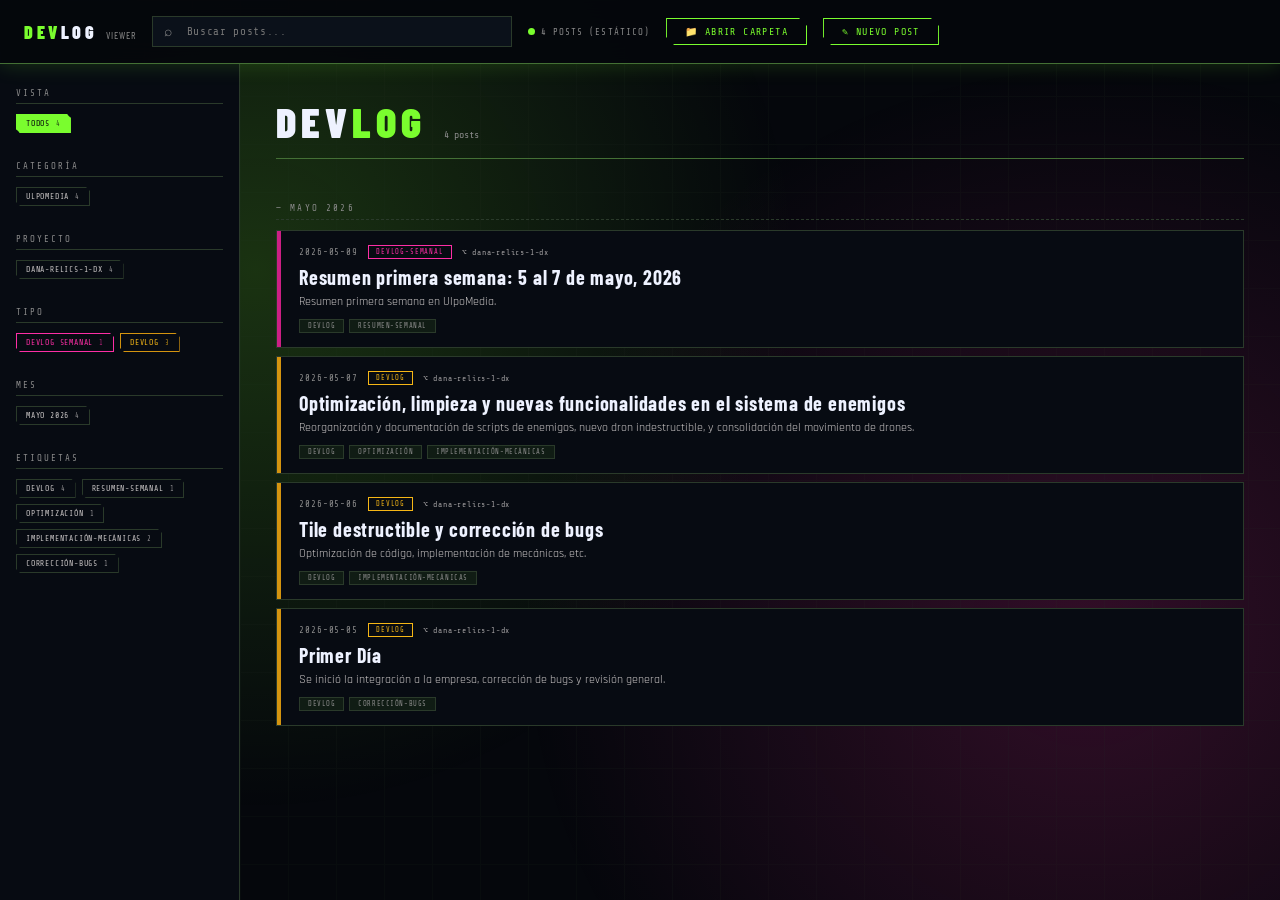
==== index.html @ 0b954849 "1.0.0" ====
<!DOCTYPE html>
<html lang="es">
<head>
  <meta charset="UTF-8">
  <meta name="viewport" content="width=device-width, initial-scale=1.0, user-scalable=yes">
  <title>DEVLOG — PRÁCTICAS</title>
  <link rel="preconnect" href="https://fonts.googleapis.com">
  <link rel="preconnect" href="https://fonts.gstatic.com" crossorigin>
  <link href="https://fonts.googleapis.com/css2?family=Barlow+Condensed:wght@400;700;900&family=Rajdhani:wght@400;500;600&family=Share+Tech+Mono&display=swap" rel="stylesheet">
  <link rel="stylesheet" href="styles.css">
</head>
<body>

<nav id="nav">
  <div class="nav-logo">
    <span class="acc">DEV</span>LOG<span class="dim">VIEWER</span>
  </div>
  <div id="search-wrap">
    <input type="text" id="search-input" placeholder="Buscar posts..." autocomplete="off">
  </div>
  <div id="nav-status">
    <span class="status-dot"></span>
    <span id="status-text"></span>
  </div>
  <button class="btn primary" id="open-btn" onclick="openFolder()">📁 Abrir carpeta</button>
  <button class="btn primary" onclick="openEditor()">✎ Nuevo post</button>
</nav>

<div id="app">
  <aside id="sidebar">
    <div id="sb-content">
      <div class="sb-section">
        <div class="sb-label">Repositorio</div>
        <div style="font-family:var(--mono);font-size:9px;color:var(--text-muted);">Cargando archivos...</div>
      </div>
    </div>
  </aside>
  <main id="main">
    <div id="empty-state" style="display:flex;">
      <div class="es-icon">📁</div>
      <div class="es-title">Cargando posts</div>
      <div class="es-sub">Leyendo index.json y archivos .md desde la carpeta actual.</div>
    </div>
    <div id="list-view" style="display:none;">
      <div class="list-header"><div class="list-title">DEV<span class="acc">LOG</span></div><div class="list-count" id="list-count"></div></div>
      <div id="active-filters"></div>
      <div id="post-list"></div>
    </div>
    <div id="post-view" style="display:none;">
      <button class="back-btn" onclick="showList()">← Volver al listado</button>
      <div id="post-header-el" class="post-header"></div>
      <div id="post-body-el" class="post-body"></div>
    </div>
    <div id="editor-view" style="display:none;">
      <div class="editor-container">
        <div class="editor-header">
          <h2>✎ Nuevo Devlog</h2>
          <button class="btn ghost" onclick="showList()">← Cancelar</button>
        </div>
        <div class="editor-grid">
          <input class="input" id="ed-title" placeholder="Título del post">
          <div class="editor-row">
            <input class="input" id="ed-project" placeholder="Proyecto (ej: ULPO Engine)">
            <input class="input" id="ed-category" placeholder="Categoría (game / ulpomedia)">
          </div>
          <div class="editor-row">
            <input class="input" id="ed-tags" placeholder="Etiquetas (separadas por coma)">
            <select class="input" id="ed-type">
              <option value="devlog">Devlog</option>
              <option value="update">Update</option>
              <option value="release">Release</option>
            </select>
          </div>
          <textarea class="editor-textarea" id="ed-body" placeholder="Escribe tu markdown aquí..."></textarea>
          <div class="editor-actions">
            <button class="btn primary" onclick="downloadMD()">⬇ Descargar .md</button>
            <button class="btn" onclick="copyIndexEntry()">📋 Copiar para index.json</button>
          </div>
          <label class="sb-label">Vista previa JSON</label>
          <textarea class="input" id="json-preview" readonly style="height:110px;"></textarea>
        </div>
      </div>
    </div>
  </main>
</div>

<script src="script.js"></script>
</body>
</html>
---- styles.css ----
﻿/* ════════════════════════════════════════════
   DESIGN SYSTEM — CYBERPUNK (GREEN/PINK)
═════════════════════════════════════════════ */
:root {
    --bg-dark:      #05070c;
    --bg-surface:   #070b12;
    --bg-elevated:  #0b111a;
    --border:       #2a3a2a;
    --border-light: #447035;
    --green:      #7afd2e;
    --green-dark: #5fc024;
    --green-glow: rgba(122,253,46,0.18);
    --green-dim:  rgba(122,253,46,0.07);
    --pink:      #fd2ea5;
    --pink-dark: #cc1f84;
    --pink-glow: rgba(253,46,165,0.18);
    --yellow:      #f6b716;
    --yellow-dark: #d4940f;
    --text-primary:   #eef2ff;
    --text-secondary: #c8c4c4;
    --text-muted:     #8a8a8a;
    --head: 'Barlow Condensed', 'Arial Narrow', sans-serif;
    --body: 'Rajdhani', 'Segoe UI', sans-serif;
    --mono: 'Share Tech Mono', 'Courier New', monospace;
    --sidebar-w: 240px;
    --nav-h:     64px;
}

* { margin: 0; padding: 0; box-sizing: border-box; }
html { font-size: 16px; scroll-behavior: smooth; }
body {
    background: var(--bg-dark);
    color: var(--text-primary);
    font-family: var(--body);
    min-height: 100vh;
    overflow-x: hidden;
    position: relative;
}
body::before {
    content: '';
    position: fixed;
    inset: 0;
    background: radial-gradient(circle at 20% 30%, var(--green-glow), transparent 45%),
    radial-gradient(circle at 85% 70%, var(--pink-glow), transparent 45%);
    pointer-events: none;
    z-index: 0;
}
body::after {
    content: '';
    position: fixed;
    inset: 0;
    background-image: linear-gradient(var(--border) 1px, transparent 1px),
    linear-gradient(90deg, var(--border) 1px, transparent 1px);
    background-size: 48px 48px;
    opacity: 0.1;
    pointer-events: none;
    z-index: 0;
}
a { color: inherit; text-decoration: none; }
button { cursor: pointer; background: none; border: none; font-family: inherit; }
img { max-width: 100%; display: block; }

::-webkit-scrollbar { width: 5px; height: 5px; }
::-webkit-scrollbar-track { background: var(--bg-dark); }
::-webkit-scrollbar-thumb { background: var(--border-light); border-radius: 2px; }
::-webkit-scrollbar-thumb:hover { background: var(--green); }

/* NAVBAR */
#nav {
    position: fixed;
    top: 0;
    left: 0;
    right: 0;
    height: var(--nav-h);
    display: flex;
    align-items: center;
    gap: 16px;
    padding: 0 24px;
    background: rgba(5,7,12,0.94);
    backdrop-filter: blur(14px);
    border-bottom: 1px solid var(--border-light);
    box-shadow: 0 0 20px var(--green-glow);
    z-index: 200;
}
.nav-logo {
    font-family: var(--head);
    font-weight: 900;
    font-size: 18px;
    letter-spacing: 0.2em;
    text-transform: uppercase;
    white-space: nowrap;
}
.nav-logo .acc { color: var(--green); }
.nav-logo .dim { color: var(--text-muted); font-weight: 400; font-size: 10px; letter-spacing: 0.1em; margin-left: 8px; }
#search-wrap {
    flex: 1;
    max-width: 360px;
    position: relative;
}
#search-wrap::before {
    content: '⌕';
    position: absolute;
    left: 12px;
    top: 50%;
    transform: translateY(-50%);
    font-size: 14px;
    color: var(--text-muted);
    pointer-events: none;
}
#search-input {
    width: 100%;
    background: var(--bg-elevated);
    border: 1px solid var(--border);
    color: var(--text-primary);
    font-family: var(--mono);
    font-size: 11px;
    letter-spacing: 0.06em;
    padding: 8px 12px 8px 34px;
    outline: none;
    transition: border 0.2s, box-shadow 0.2s;
}
#search-input:focus { border-color: var(--green); box-shadow: 0 0 10px var(--green-glow); }
#nav-status {
    font-family: var(--mono);
    font-size: 9px;
    letter-spacing: 0.12em;
    color: var(--text-muted);
    text-transform: uppercase;
    white-space: nowrap;
    display: none;
    align-items: center;
    gap: 6px;
}
#nav-status.visible { display: flex; }
.status-dot {
    width: 7px;
    height: 7px;
    background: var(--green);
    border-radius: 50%;
    animation: pulse 2s infinite;
}
@keyframes pulse { 0%,100% { opacity: 1; transform: scale(1); } 50% { opacity: 0.4; transform: scale(0.8); } }
.btn {
    font-family: var(--mono);
    font-size: 10px;
    letter-spacing: 0.14em;
    text-transform: uppercase;
    padding: 7px 18px;
    border: 1px solid var(--green);
    background: transparent;
    color: var(--green);
    transition: all 0.2s ease;
    clip-path: polygon(0 0, calc(100% - 8px) 0, 100% 8px, 100% 100%, 8px 100%, 0 calc(100% - 8px));
    white-space: nowrap;
}
.btn:hover:not(:disabled) { background: var(--green); color: var(--bg-dark); box-shadow: 0 0 12px var(--green-glow); }
.btn.primary { border-color: var(--green); color: var(--green); }
.btn.primary:hover { background: var(--green); color: #000; }
.btn:disabled { border-color: var(--pink); color: var(--pink); opacity: 0.6; cursor: not-allowed; }

/* LAYOUT */
#app {
    position: relative;
    z-index: 1;
    display: grid;
    grid-template-columns: var(--sidebar-w) 1fr;
    min-height: 100vh;
    padding-top: var(--nav-h);
}

/* SIDEBAR */
#sidebar {
    position: sticky;
    top: var(--nav-h);
    height: calc(100vh - var(--nav-h));
    overflow-y: auto;
    border-right: 1px solid var(--border);
    background: var(--bg-surface);
    padding: 24px 16px;
}
.sb-section { margin-bottom: 28px; }
.sb-label {
    font-family: var(--mono);
    font-size: 9px;
    letter-spacing: 0.22em;
    text-transform: uppercase;
    color: var(--text-muted);
    margin-bottom: 10px;
    padding-bottom: 5px;
    border-bottom: 1px solid var(--border);
    display: flex;
    justify-content: space-between;
}
.chip-group {
    display: flex;
    flex-wrap: wrap;
    gap: 6px;
}
.f-chip {
    display: inline-flex;
    align-items: center;
    gap: 6px;
    font-family: var(--mono);
    font-size: 8px;
    letter-spacing: 0.1em;
    text-transform: uppercase;
    padding: 4px 9px;
    border: 1px solid var(--border);
    color: var(--text-secondary);
    background: transparent;
    cursor: pointer;
    transition: all 0.15s;
    clip-path: polygon(0 0, calc(100% - 4px) 0, 100% 4px, 100% 100%, 4px 100%, 0 calc(100% - 4px));
}
.f-chip:hover { border-color: var(--green); color: var(--green); background: rgba(122,253,46,0.1); }
.f-chip.active { border-color: var(--green); background: var(--green); color: var(--bg-dark); box-shadow: 0 0 8px var(--green-glow); }
.f-chip .chip-n { font-size: 7px; opacity: 0.7; }
/* tipos especiales */
.f-chip.type-release { border-color: var(--pink-dark); color: var(--pink); }
.f-chip.type-release.active, .f-chip.type-release:hover { background: var(--pink); border-color: var(--pink); color: #000; }
.f-chip.type-devlog { border-color: var(--yellow-dark); color: var(--yellow); }
.f-chip.type-devlog.active, .f-chip.type-devlog:hover { background: var(--yellow); border-color: var(--yellow); color: #000; }
/* nuevo para devlog-semanal */
.f-chip.type-devlog-semanal { border-color: var(--pink); color: var(--pink); }
.f-chip.type-devlog-semanal.active, .f-chip.type-devlog-semanal:hover { background: var(--pink); border-color: var(--pink); color: #000; }

/* MAIN CONTENT */
#main { padding: 32px 36px 60px; }
#empty-state {
    display: flex;
    flex-direction: column;
    align-items: center;
    justify-content: center;
    min-height: 65vh;
    text-align: center;
    gap: 20px;
}
.es-icon { font-size: 64px; opacity: 0.5; filter: drop-shadow(0 0 4px var(--green)); }
.es-title {
    font-family: var(--head);
    font-weight: 900;
    font-size: 34px;
    letter-spacing: 0.12em;
    text-transform: uppercase;
    color: var(--text-secondary);
}
.es-sub {
    font-family: var(--mono);
    font-size: 11px;
    color: var(--text-muted);
    letter-spacing: 0.08em;
    max-width: 420px;
    line-height: 1.8;
}
.list-header {
    display: flex;
    align-items: baseline;
    gap: 18px;
    margin-bottom: 24px;
    border-bottom: 1px solid var(--border-light);
    padding-bottom: 12px;
}
.list-title {
    font-family: var(--head);
    font-weight: 900;
    font-size: 42px;
    letter-spacing: 0.12em;
    text-transform: uppercase;
}
.list-title .acc { color: var(--green); }
.list-count { font-family: var(--mono); font-size: 10px; color: var(--text-muted); }
.active-filter-bar {
    display: flex;
    flex-wrap: wrap;
    align-items: center;
    gap: 12px;
    margin-bottom: 24px;
}
.af-badge {
    font-family: var(--mono);
    font-size: 9px;
    letter-spacing: 0.08em;
    padding: 4px 12px;
    border: 1px solid var(--green);
    color: var(--green);
    display: inline-flex;
    align-items: center;
    gap: 10px;
    background: rgba(122,253,46,0.05);
}
.af-badge .af-x { cursor: pointer; font-weight: bold; transition: 0.1s; }
.af-badge .af-x:hover { color: var(--pink); text-shadow: 0 0 3px var(--pink); }
.month-label {
    font-family: var(--mono);
    font-size: 9px;
    letter-spacing: 0.24em;
    text-transform: uppercase;
    color: var(--text-muted);
    padding: 20px 0 6px;
    border-bottom: 1px dashed var(--border);
    margin: 16px 0 10px;
}
.post-card {
    display: flex;
    background: var(--bg-surface);
    border: 1px solid var(--border);
    cursor: pointer;
    transition: transform 0.2s, border-color 0.2s, box-shadow 0.2s;
    margin-bottom: 8px;
    position: relative;
    overflow: hidden;
}
.post-card::after {
    content: '';
    position: absolute;
    inset: 0;
    background: var(--green-dim);
    opacity: 0;
    transition: opacity 0.2s;
    pointer-events: none;
}
.post-card:hover {
    border-color: var(--green);
    transform: translateX(5px);
    box-shadow: -5px 0 0 var(--green);
}
.post-card.t-release:hover { border-color: var(--pink); box-shadow: -5px 0 0 var(--pink); }
.post-card.t-devlog:hover  { border-color: var(--yellow); box-shadow: -5px 0 0 var(--yellow); }
.post-card.t-devlog-semanal:hover { border-color: var(--pink); box-shadow: -5px 0 0 var(--pink); }

.card-bar {
    width: 4px;
    flex-shrink: 0;
    background: var(--border-light);
    transition: background 0.2s;
}
.post-card:hover .card-bar { background: var(--green); }
.post-card.t-release .card-bar { background: var(--pink-dark); }
.post-card.t-release:hover .card-bar { background: var(--pink); }
.post-card.t-devlog .card-bar { background: var(--yellow-dark); }
.post-card.t-devlog:hover .card-bar { background: var(--yellow); }
.post-card.t-devlog-semanal .card-bar { background: var(--pink-dark); }
.post-card.t-devlog-semanal:hover .card-bar { background: var(--pink); }

.card-inner { padding: 14px 18px; flex: 1; }
.card-meta { display: flex; align-items: center; gap: 10px; flex-wrap: wrap; margin-bottom: 6px; }
.card-date { font-family: var(--mono); font-size: 9px; color: var(--text-muted); letter-spacing: 0.1em; }
.type-badge {
    font-family: var(--mono);
    font-size: 7px;
    letter-spacing: 0.12em;
    text-transform: uppercase;
    padding: 2px 7px;
    border: 1px solid currentColor;
}
.type-badge.update  { color: var(--green); }
.type-badge.release { color: var(--pink); }
.type-badge.devlog  { color: var(--yellow); }
.type-badge.devlog-semanal { color: var(--pink); }
.card-project { font-family: var(--mono); font-size: 8px; letter-spacing: 0.1em; color: var(--text-secondary); opacity: 0.8; }
.card-title { font-family: var(--head); font-weight: 700; font-size: 20px; letter-spacing: 0.04em; margin-bottom: 4px; }
.card-excerpt { font-size: 12px; color: var(--text-secondary); line-height: 1.5; }
.card-tags { display: flex; flex-wrap: wrap; gap: 5px; margin-top: 8px; }
.ptag {
    font-family: var(--mono);
    font-size: 7px;
    letter-spacing: 0.08em;
    text-transform: uppercase;
    padding: 2px 8px;
    background: var(--green-dim);
    border: 1px solid var(--border);
    color: var(--text-muted);
}
.back-btn {
    display: inline-flex;
    align-items: center;
    gap: 8px;
    font-family: var(--mono);
    font-size: 9px;
    letter-spacing: 0.14em;
    text-transform: uppercase;
    color: var(--text-secondary);
    border: 1px solid var(--border);
    padding: 6px 14px;
    margin-bottom: 32px;
    transition: all 0.2s;
}
.back-btn:hover { border-color: var(--green); color: var(--green); }
.post-header { border-left: 3px solid var(--green); padding-left: 22px; margin-bottom: 38px; }
.post-header.t-release { border-left-color: var(--pink); }
.post-header.t-devlog  { border-left-color: var(--yellow); }
.post-header.t-devlog-semanal { border-left-color: var(--pink); }
.post-meta { display: flex; align-items: center; gap: 12px; flex-wrap: wrap; margin-bottom: 12px; }
.post-h-title { font-family: var(--head); font-weight: 900; font-size: clamp(28px, 5vw, 52px); letter-spacing: 0.06em; text-transform: uppercase; line-height: 1.1; margin-bottom: 12px; }
.post-body { font-family: var(--body); font-size: 15.5px; line-height: 1.75; color: var(--text-secondary); max-width: 820px; }
.post-body h1 { font-size: 30px; color: var(--green); border-bottom: 1px solid var(--border-light); padding-bottom: 6px; margin-top: 40px; margin-bottom: 20px; text-align: left; }
.post-body h2, .post-body h3, .post-body h4 { font-family: var(--head); font-weight: 700; text-transform: uppercase; letter-spacing: 0.08em; color: var(--text-primary); text-align: left; }
.post-body p, .post-body li, .post-body blockquote { text-align: justify; }
.post-body strong { color: var(--text-primary); }
.post-body a { color: var(--green); border-bottom: 1px solid var(--green-dark); }
.post-body a:hover { color: var(--pink); border-bottom-color: var(--pink); }
.post-body code { font-family: var(--mono); font-size: 12px; background: var(--bg-elevated); border: 1px solid var(--border); padding: 2px 6px; color: var(--green); }
.post-body pre { background: var(--bg-elevated); border-left: 3px solid var(--green); padding: 16px 20px; overflow-x: auto; margin: 24px 0; }
.post-body pre code { background: none; border: none; padding: 0; }
.post-body blockquote { border-left: 3px solid var(--pink); background: rgba(253,46,165,0.05); padding: 12px 20px; margin: 24px 0; font-style: italic; }
.post-body ul, .post-body ol { padding-left: 24px; margin-bottom: 18px; }
.post-body li::marker { color: var(--green); }
.post-body hr { border: none; border-top: 1px solid var(--border-light); margin: 36px 0; }
.post-body img, .post-body video { margin: 20px 0; max-width: 100%; display: block; }
.post-body table { width: 100%; border-collapse: collapse; margin: 24px 0; }
.post-body th, .post-body td { border: 1px solid var(--border); padding: 8px 12px; }
.post-body th { background: var(--bg-elevated); font-family: var(--mono); font-size: 9px; letter-spacing: 0.12em; color: var(--green); }

/* EDITOR */
.editor-container { max-width: 860px; margin: 0 auto; padding: 20px; background: var(--bg-surface); border: 1px solid var(--border); box-shadow: 0 0 20px var(--green-glow); }
.editor-header { display: flex; justify-content: space-between; align-items: center; margin-bottom: 28px; border-bottom: 1px solid var(--border-light); padding-bottom: 12px; }
.editor-header h2 { font-family: var(--head); font-size: 28px; letter-spacing: 0.1em; color: var(--green); text-transform: uppercase; }
.editor-grid { display: flex; flex-direction: column; gap: 18px; }
.editor-row { display: grid; grid-template-columns: 1fr 1fr; gap: 16px; }
.input {
    width: 100%;
    padding: 10px 12px;
    background: var(--bg-elevated);
    border: 1px solid var(--border);
    color: var(--text-primary);
    font-family: var(--mono);
    font-size: 11px;
    letter-spacing: 0.06em;
    outline: none;
}
.input:focus { border-color: var(--green); box-shadow: 0 0 6px var(--green-glow); }
.editor-textarea {
    width: 100%;
    min-height: 340px;
    background: var(--bg-elevated);
    border: 1px solid var(--border);
    color: var(--text-primary);
    font-family: var(--mono);
    font-size: 12px;
    padding: 14px;
    resize: vertical;
}
.editor-actions { display: flex; justify-content: flex-end; margin-top: 20px; }
.loading-msg { font-family: var(--mono); font-size: 10px; color: var(--text-muted); display: flex; align-items: center; gap: 10px; }
.spinner { width: 14px; height: 14px; border: 2px solid var(--border-light); border-top-color: var(--green); border-radius: 50%; animation: spin 0.7s linear infinite; }
@keyframes spin { to { transform: rotate(360deg); } }
.no-results { text-align: center; padding: 40px; font-family: var(--mono); color: var(--text-muted); }
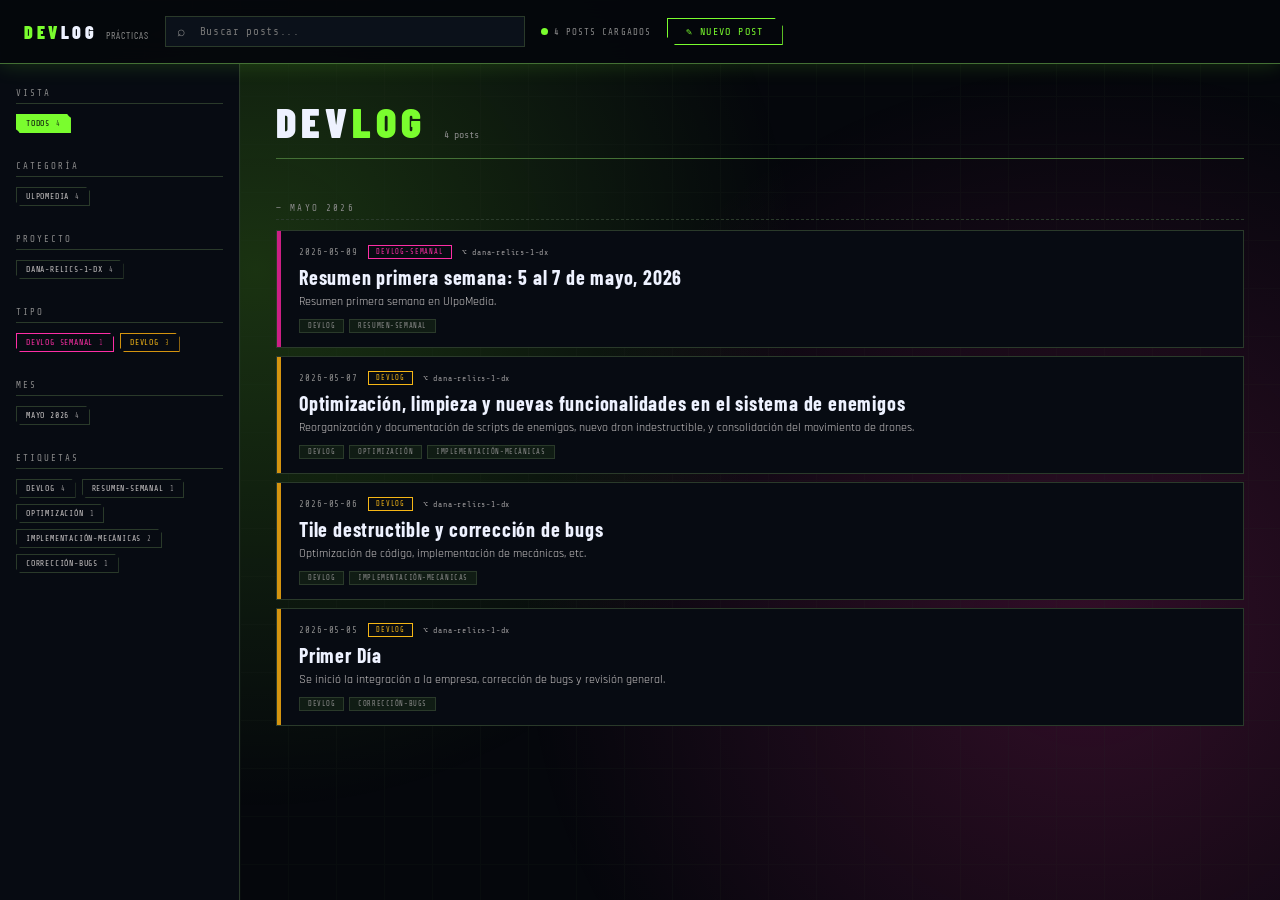
==== commit 7925947e: "1.0.1" ====
--- a/index.html
+++ b/index.html
@@ -13,7 +13,7 @@
 
 <nav id="nav">
   <div class="nav-logo">
-    <span class="acc">DEV</span>LOG<span class="dim">VIEWER</span>
+    <span class="acc">DEV</span>LOG<span class="dim">PRÁCTICAS</span>
   </div>
   <div id="search-wrap">
     <input type="text" id="search-input" placeholder="Buscar posts..." autocomplete="off">
@@ -22,7 +22,6 @@
     <span class="status-dot"></span>
     <span id="status-text"></span>
   </div>
-  <button class="btn primary" id="open-btn" onclick="openFolder()">📁 Abrir carpeta</button>
   <button class="btn primary" onclick="openEditor()">✎ Nuevo post</button>
 </nav>
 
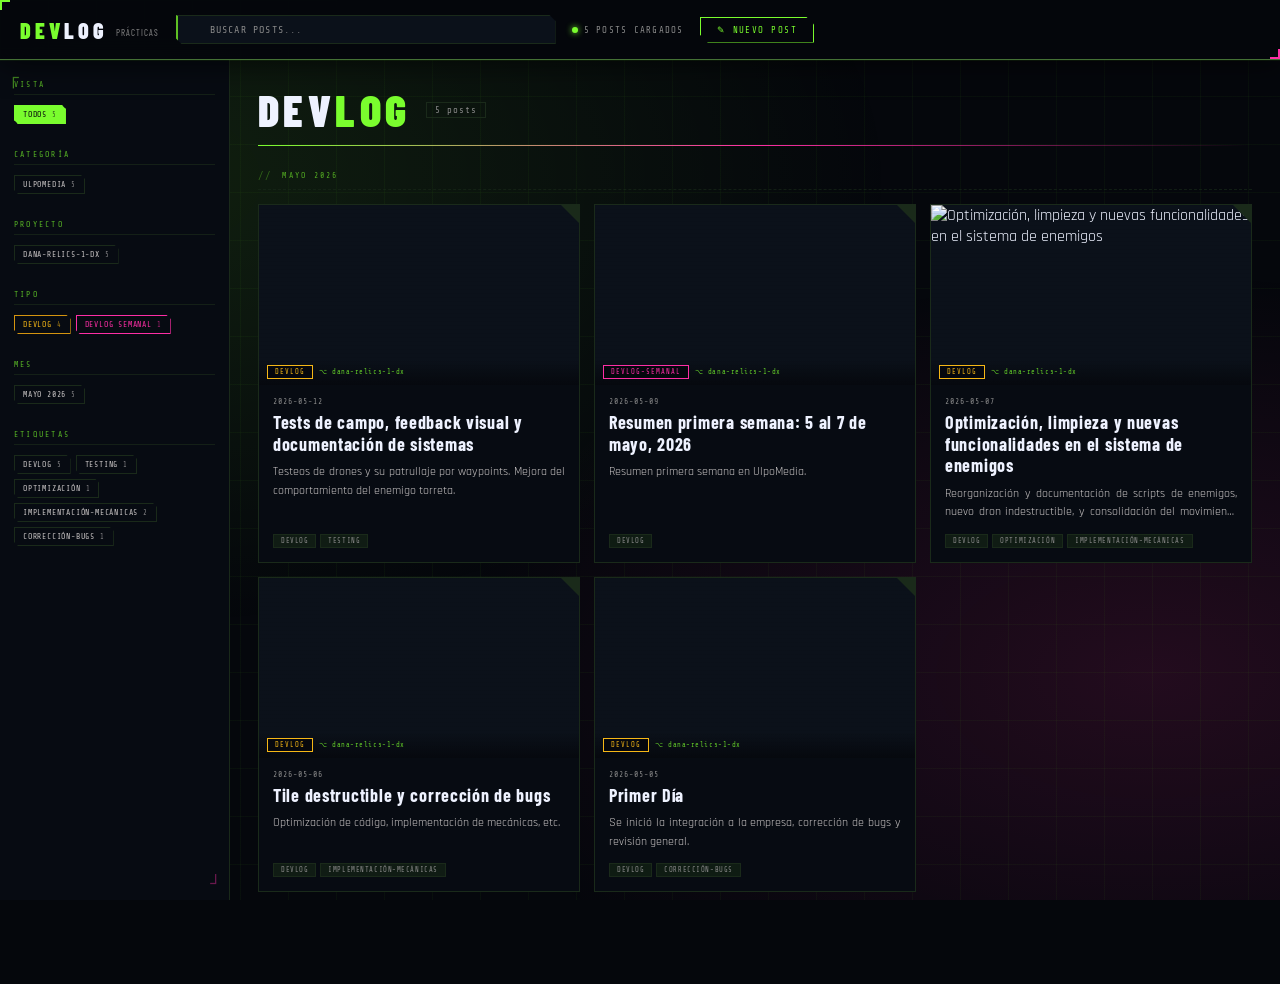
==== commit 0bb87c9c: "1.0.5" ====
--- a/index.html
+++ b/index.html
@@ -12,11 +12,14 @@
 <body>
 
 <nav id="nav">
+  <div class="nav-corner tl"></div>
+  <div class="nav-corner br"></div>
   <div class="nav-logo">
     <span class="acc">DEV</span>LOG<span class="dim">PRÁCTICAS</span>
   </div>
   <div id="search-wrap">
-    <input type="text" id="search-input" placeholder="Buscar posts..." autocomplete="off">
+    <span class="search-icon">⌕</span>
+    <input type="text" id="search-input" placeholder="BUSCAR POSTS..." autocomplete="off">
   </div>
   <div id="nav-status">
     <span class="status-dot"></span>
@@ -27,6 +30,8 @@
 
 <div id="app">
   <aside id="sidebar">
+    <div class="sb-bracket tl">┌</div>
+    <div class="sb-bracket br">┘</div>
     <div id="sb-content">
       <div class="sb-section">
         <div class="sb-label">Repositorio</div>
@@ -38,10 +43,14 @@
     <div id="empty-state" style="display:flex;">
       <div class="es-icon">📁</div>
       <div class="es-title">Cargando posts</div>
-      <div class="es-sub">Leyendo index.json y archivos .md desde la carpeta actual.</div>
+      <div class="es-sub">Leyendo <code>index.json</code> y archivos <code>.md</code> desde la carpeta actual.</div>
     </div>
     <div id="list-view" style="display:none;">
-      <div class="list-header"><div class="list-title">DEV<span class="acc">LOG</span></div><div class="list-count" id="list-count"></div></div>
+      <div class="list-header">
+        <div class="list-title">DEV<span class="acc">LOG</span></div>
+        <div class="list-count" id="list-count"></div>
+        <div class="list-header-line"></div>
+      </div>
       <div id="active-filters"></div>
       <div id="post-list"></div>
     </div>
@@ -70,6 +79,7 @@
               <option value="release">Release</option>
             </select>
           </div>
+          <input class="input" id="ed-thumbnail" placeholder="URL Thumbnail 16:9 (imgur, png/gif/mp4)">
           <textarea class="editor-textarea" id="ed-body" placeholder="Escribe tu markdown aquí..."></textarea>
           <div class="editor-actions">
             <button class="btn primary" onclick="downloadMD()">⬇ Descargar .md</button>
--- a/styles.css
+++ b/styles.css
@@ -1,33 +1,46 @@
 ﻿/* ════════════════════════════════════════════
    DESIGN SYSTEM — CYBERPUNK (GREEN/PINK)
+   VARIABLES GLOBALES
 ═════════════════════════════════════════════ */
 :root {
     --bg-dark:      #05070c;
     --bg-surface:   #070b12;
     --bg-elevated:  #0b111a;
-    --border:       #2a3a2a;
+
+    --border:       #1a2a1a;
     --border-light: #447035;
+
     --green:      #7afd2e;
     --green-dark: #5fc024;
     --green-glow: rgba(122,253,46,0.18);
     --green-dim:  rgba(122,253,46,0.07);
+
     --pink:      #fd2ea5;
     --pink-dark: #cc1f84;
     --pink-glow: rgba(253,46,165,0.18);
+
     --yellow:      #f6b716;
     --yellow-dark: #d4940f;
+
     --text-primary:   #eef2ff;
     --text-secondary: #c8c4c4;
     --text-muted:     #8a8a8a;
+
     --head: 'Barlow Condensed', 'Arial Narrow', sans-serif;
     --body: 'Rajdhani', 'Segoe UI', sans-serif;
     --mono: 'Share Tech Mono', 'Courier New', monospace;
-    --sidebar-w: 240px;
-    --nav-h:     64px;
-}
-
-* { margin: 0; padding: 0; box-sizing: border-box; }
-html { font-size: 16px; scroll-behavior: smooth; }
+
+    --sidebar-w: 230px;
+    --nav-h:     60px;
+}
+
+/* ════════════════════════════════════════════
+   RESET Y ESTILOS BASE
+═════════════════════════════════════════════ */
+* { margin:0; padding:0; box-sizing:border-box; }
+
+html { font-size:16px; scroll-behavior:smooth; }
+
 body {
     background: var(--bg-dark);
     color: var(--text-primary);
@@ -36,94 +49,142 @@
     overflow-x: hidden;
     position: relative;
 }
+
+/* Ambient glow */
 body::before {
     content: '';
     position: fixed;
     inset: 0;
-    background: radial-gradient(circle at 20% 30%, var(--green-glow), transparent 45%),
-    radial-gradient(circle at 85% 70%, var(--pink-glow), transparent 45%);
+    background:
+            radial-gradient(ellipse 60% 50% at 10% 20%, rgba(122,253,46,0.10), transparent),
+            radial-gradient(ellipse 55% 45% at 90% 75%, rgba(253,46,165,0.12), transparent);
     pointer-events: none;
     z-index: 0;
 }
+
+/* Grid texture */
 body::after {
     content: '';
     position: fixed;
     inset: 0;
-    background-image: linear-gradient(var(--border) 1px, transparent 1px),
-    linear-gradient(90deg, var(--border) 1px, transparent 1px);
+    background-image:
+            linear-gradient(rgba(122,253,46,0.04) 1px, transparent 1px),
+            linear-gradient(90deg, rgba(122,253,46,0.04) 1px, transparent 1px);
     background-size: 48px 48px;
-    opacity: 0.1;
     pointer-events: none;
     z-index: 0;
 }
-a { color: inherit; text-decoration: none; }
-button { cursor: pointer; background: none; border: none; font-family: inherit; }
-img { max-width: 100%; display: block; }
-
-::-webkit-scrollbar { width: 5px; height: 5px; }
-::-webkit-scrollbar-track { background: var(--bg-dark); }
-::-webkit-scrollbar-thumb { background: var(--border-light); border-radius: 2px; }
-::-webkit-scrollbar-thumb:hover { background: var(--green); }
-
-/* NAVBAR */
+
+a { color:inherit; text-decoration:none; }
+
+button { cursor:pointer; background:none; border:none; font-family:inherit; }
+
+img { max-width:100%; display:block; }
+
+/* Scrollbar */
+::-webkit-scrollbar { width:4px; height:4px; }
+::-webkit-scrollbar-track { background:var(--bg-dark); }
+::-webkit-scrollbar-thumb { background:var(--border-light); border-radius:2px; }
+::-webkit-scrollbar-thumb:hover { background:var(--green); }
+
+/* ════════════════════════════════════════════
+   NAVBAR
+═════════════════════════════════════════════ */
 #nav {
     position: fixed;
-    top: 0;
-    left: 0;
-    right: 0;
+    top: 0; left: 0; right: 0;
     height: var(--nav-h);
     display: flex;
     align-items: center;
     gap: 16px;
-    padding: 0 24px;
-    background: rgba(5,7,12,0.94);
-    backdrop-filter: blur(14px);
+    padding: 0 20px;
+    background: rgba(5,7,12,0.96);
+    backdrop-filter: blur(18px);
     border-bottom: 1px solid var(--border-light);
-    box-shadow: 0 0 20px var(--green-glow);
+    box-shadow: 0 1px 0 rgba(122,253,46,0.06), 0 4px 30px rgba(0,0,0,0.6);
     z-index: 200;
 }
+
+/* Brutalist corner accents on nav */
+.nav-corner {
+    position: absolute;
+    width: 10px;
+    height: 10px;
+    pointer-events: none;
+}
+.nav-corner.tl {
+    top: 0; left: 0;
+    border-top: 2px solid var(--green);
+    border-left: 2px solid var(--green);
+}
+.nav-corner.br {
+    bottom: 0; right: 0;
+    border-bottom: 2px solid var(--pink);
+    border-right: 2px solid var(--pink);
+}
+
 .nav-logo {
     font-family: var(--head);
     font-weight: 900;
-    font-size: 18px;
-    letter-spacing: 0.2em;
+    font-size: 22px;
+    letter-spacing: 0.18em;
     text-transform: uppercase;
     white-space: nowrap;
-}
-.nav-logo .acc { color: var(--green); }
-.nav-logo .dim { color: var(--text-muted); font-weight: 400; font-size: 10px; letter-spacing: 0.1em; margin-left: 8px; }
+    position: relative;
+}
+.nav-logo .acc { color:var(--green); }
+.nav-logo .dim {
+    color: var(--text-muted);
+    font-weight: 400;
+    font-size: 9px;
+    letter-spacing: 0.12em;
+    margin-left: 8px;
+    vertical-align: middle;
+}
+
+/* Search */
 #search-wrap {
     flex: 1;
-    max-width: 360px;
-    position: relative;
-}
-#search-wrap::before {
-    content: '⌕';
+    max-width: 380px;
+    position: relative;
+}
+
+.search-icon {
     position: absolute;
-    left: 12px;
+    left: 10px;
     top: 50%;
     transform: translateY(-50%);
     font-size: 14px;
-    color: var(--text-muted);
+    color: var(--green);
     pointer-events: none;
-}
+    opacity: 0.7;
+}
+
 #search-input {
     width: 100%;
     background: var(--bg-elevated);
     border: 1px solid var(--border);
+    border-left: 2px solid var(--green-dark);
     color: var(--text-primary);
     font-family: var(--mono);
-    font-size: 11px;
-    letter-spacing: 0.06em;
-    padding: 8px 12px 8px 34px;
+    font-size: 10px;
+    letter-spacing: 0.1em;
+    padding: 8px 12px 8px 32px;
     outline: none;
     transition: border 0.2s, box-shadow 0.2s;
-}
-#search-input:focus { border-color: var(--green); box-shadow: 0 0 10px var(--green-glow); }
+    clip-path: polygon(0 0, calc(100% - 6px) 0, 100% 6px, 100% 100%, 6px 100%, 0 calc(100% - 6px));
+}
+#search-input::placeholder { color: var(--text-muted); letter-spacing:0.12em; }
+#search-input:focus {
+    border-color: var(--green);
+    box-shadow: 0 0 14px var(--green-glow);
+}
+
+/* Status */
 #nav-status {
     font-family: var(--mono);
     font-size: 9px;
-    letter-spacing: 0.12em;
+    letter-spacing: 0.14em;
     color: var(--text-muted);
     text-transform: uppercase;
     white-space: nowrap;
@@ -131,34 +192,46 @@
     align-items: center;
     gap: 6px;
 }
-#nav-status.visible { display: flex; }
+#nav-status.visible { display:flex; }
+
 .status-dot {
-    width: 7px;
-    height: 7px;
+    width: 6px; height: 6px;
     background: var(--green);
     border-radius: 50%;
-    animation: pulse 2s infinite;
-}
-@keyframes pulse { 0%,100% { opacity: 1; transform: scale(1); } 50% { opacity: 0.4; transform: scale(0.8); } }
+    box-shadow: 0 0 6px var(--green);
+    animation: pulse 2.5s infinite;
+}
+@keyframes pulse {
+    0%,100% { opacity:1; transform:scale(1); }
+    50% { opacity:0.35; transform:scale(0.75); }
+}
+
+/* Buttons */
 .btn {
     font-family: var(--mono);
-    font-size: 10px;
-    letter-spacing: 0.14em;
-    text-transform: uppercase;
-    padding: 7px 18px;
+    font-size: 9px;
+    letter-spacing: 0.16em;
+    text-transform: uppercase;
+    padding: 7px 16px;
     border: 1px solid var(--green);
     background: transparent;
     color: var(--green);
-    transition: all 0.2s ease;
+    transition: all 0.18s ease;
     clip-path: polygon(0 0, calc(100% - 8px) 0, 100% 8px, 100% 100%, 8px 100%, 0 calc(100% - 8px));
     white-space: nowrap;
 }
-.btn:hover:not(:disabled) { background: var(--green); color: var(--bg-dark); box-shadow: 0 0 12px var(--green-glow); }
-.btn.primary { border-color: var(--green); color: var(--green); }
-.btn.primary:hover { background: var(--green); color: #000; }
-.btn:disabled { border-color: var(--pink); color: var(--pink); opacity: 0.6; cursor: not-allowed; }
-
-/* LAYOUT */
+.btn:hover:not(:disabled) {
+    background: var(--green);
+    color: var(--bg-dark);
+    box-shadow: 0 0 16px var(--green-glow);
+}
+.btn.primary { border-color:var(--green); color:var(--green); }
+.btn.primary:hover { background:var(--green); color:#000; }
+.btn:disabled { border-color:var(--pink); color:var(--pink); opacity:0.5; cursor:not-allowed; }
+
+/* ════════════════════════════════════════════
+   LAYOUT PRINCIPAL
+═════════════════════════════════════════════ */
 #app {
     position: relative;
     z-index: 1;
@@ -168,7 +241,9 @@
     padding-top: var(--nav-h);
 }
 
-/* SIDEBAR */
+/* ════════════════════════════════════════════
+   SIDEBAR
+═════════════════════════════════════════════ */
 #sidebar {
     position: sticky;
     top: var(--nav-h);
@@ -176,35 +251,59 @@
     overflow-y: auto;
     border-right: 1px solid var(--border);
     background: var(--bg-surface);
-    padding: 24px 16px;
-}
-.sb-section { margin-bottom: 28px; }
+    padding: 20px 14px;
+    position: relative;
+}
+
+/* Bracket decorations */
+.sb-bracket {
+    position: absolute;
+    font-family: var(--mono);
+    font-size: 18px;
+    line-height: 1;
+    pointer-events: none;
+    z-index: 2;
+}
+.sb-bracket.tl { top:8px; left:8px; color:var(--green); opacity:0.5; }
+.sb-bracket.br { bottom:8px; right:8px; color:var(--pink); opacity:0.4; }
+
+#sidebar {
+    position: sticky;
+    top: var(--nav-h);
+    height: calc(100vh - var(--nav-h));
+    overflow-y: auto;
+    border-right: 1px solid var(--border);
+    background: var(--bg-surface);
+    padding: 20px 14px;
+}
+
+.sb-section { margin-bottom: 26px; }
+
 .sb-label {
     font-family: var(--mono);
-    font-size: 9px;
-    letter-spacing: 0.22em;
-    text-transform: uppercase;
-    color: var(--text-muted);
+    font-size: 8px;
+    letter-spacing: 0.28em;
+    text-transform: uppercase;
+    color: var(--green);
+    opacity: 0.7;
     margin-bottom: 10px;
     padding-bottom: 5px;
     border-bottom: 1px solid var(--border);
     display: flex;
     justify-content: space-between;
 }
-.chip-group {
-    display: flex;
-    flex-wrap: wrap;
-    gap: 6px;
-}
+
+.chip-group { display:flex; flex-wrap:wrap; gap:5px; }
+
 .f-chip {
     display: inline-flex;
     align-items: center;
-    gap: 6px;
+    gap: 5px;
     font-family: var(--mono);
     font-size: 8px;
     letter-spacing: 0.1em;
     text-transform: uppercase;
-    padding: 4px 9px;
+    padding: 4px 8px;
     border: 1px solid var(--border);
     color: var(--text-secondary);
     background: transparent;
@@ -212,20 +311,23 @@
     transition: all 0.15s;
     clip-path: polygon(0 0, calc(100% - 4px) 0, 100% 4px, 100% 100%, 4px 100%, 0 calc(100% - 4px));
 }
-.f-chip:hover { border-color: var(--green); color: var(--green); background: rgba(122,253,46,0.1); }
-.f-chip.active { border-color: var(--green); background: var(--green); color: var(--bg-dark); box-shadow: 0 0 8px var(--green-glow); }
-.f-chip .chip-n { font-size: 7px; opacity: 0.7; }
-/* tipos especiales */
-.f-chip.type-release { border-color: var(--pink-dark); color: var(--pink); }
-.f-chip.type-release.active, .f-chip.type-release:hover { background: var(--pink); border-color: var(--pink); color: #000; }
-.f-chip.type-devlog { border-color: var(--yellow-dark); color: var(--yellow); }
-.f-chip.type-devlog.active, .f-chip.type-devlog:hover { background: var(--yellow); border-color: var(--yellow); color: #000; }
-/* nuevo para devlog-semanal */
-.f-chip.type-devlog-semanal { border-color: var(--pink); color: var(--pink); }
-.f-chip.type-devlog-semanal.active, .f-chip.type-devlog-semanal:hover { background: var(--pink); border-color: var(--pink); color: #000; }
-
-/* MAIN CONTENT */
-#main { padding: 32px 36px 60px; }
+.f-chip:hover { border-color:var(--green); color:var(--green); background:var(--green-dim); }
+.f-chip.active { border-color:var(--green); background:var(--green); color:var(--bg-dark); box-shadow:0 0 8px var(--green-glow); }
+.f-chip .chip-n { font-size:7px; opacity:0.65; }
+
+.f-chip.type-release { border-color:var(--pink-dark); color:var(--pink); }
+.f-chip.type-release.active, .f-chip.type-release:hover { background:var(--pink); border-color:var(--pink); color:#000; box-shadow:0 0 8px var(--pink-glow); }
+.f-chip.type-devlog { border-color:var(--yellow-dark); color:var(--yellow); }
+.f-chip.type-devlog.active, .f-chip.type-devlog:hover { background:var(--yellow); border-color:var(--yellow); color:#000; }
+.f-chip.type-devlog-semanal { border-color:var(--pink); color:var(--pink); }
+.f-chip.type-devlog-semanal.active, .f-chip.type-devlog-semanal:hover { background:var(--pink); border-color:var(--pink); color:#000; }
+
+/* ════════════════════════════════════════════
+   MAIN CONTENT
+═════════════════════════════════════════════ */
+#main { padding: 28px 28px 60px; }
+
+/* Empty state */
 #empty-state {
     display: flex;
     flex-direction: column;
@@ -233,144 +335,323 @@
     justify-content: center;
     min-height: 65vh;
     text-align: center;
-    gap: 20px;
-}
-.es-icon { font-size: 64px; opacity: 0.5; filter: drop-shadow(0 0 4px var(--green)); }
-.es-title {
-    font-family: var(--head);
-    font-weight: 900;
-    font-size: 34px;
-    letter-spacing: 0.12em;
-    text-transform: uppercase;
-    color: var(--text-secondary);
-}
-.es-sub {
-    font-family: var(--mono);
-    font-size: 11px;
-    color: var(--text-muted);
-    letter-spacing: 0.08em;
-    max-width: 420px;
-    line-height: 1.8;
-}
+    gap: 18px;
+}
+.es-icon { font-size:56px; opacity:0.4; filter:drop-shadow(0 0 8px var(--green)); }
+.es-title { font-family:var(--head); font-weight:900; font-size:32px; letter-spacing:0.14em; text-transform:uppercase; color:var(--text-secondary); }
+.es-sub { font-family:var(--mono); font-size:10px; color:var(--text-muted); letter-spacing:0.08em; max-width:420px; line-height:1.9; }
+.es-sub code { background:var(--bg-elevated); border:1px solid var(--border); padding:2px 6px; color:var(--green); }
+
+/* ════════════════════════════════════════════
+   LIST VIEW HEADER
+═════════════════════════════════════════════ */
 .list-header {
     display: flex;
     align-items: baseline;
-    gap: 18px;
+    gap: 16px;
     margin-bottom: 24px;
-    border-bottom: 1px solid var(--border-light);
-    padding-bottom: 12px;
+    padding-bottom: 14px;
+    position: relative;
+}
+.list-header::after {
+    content: '';
+    position: absolute;
+    bottom: 0; left: 0; right: 0;
+    height: 1px;
+    background: linear-gradient(90deg, var(--green), var(--pink), transparent);
 }
 .list-title {
     font-family: var(--head);
     font-weight: 900;
-    font-size: 42px;
-    letter-spacing: 0.12em;
-    text-transform: uppercase;
-}
-.list-title .acc { color: var(--green); }
-.list-count { font-family: var(--mono); font-size: 10px; color: var(--text-muted); }
-.active-filter-bar {
-    display: flex;
-    flex-wrap: wrap;
-    align-items: center;
-    gap: 12px;
-    margin-bottom: 24px;
-}
+    font-size: 44px;
+    letter-spacing: 0.1em;
+    text-transform: uppercase;
+    color: var(--text-primary);
+    line-height: 1;
+}
+.list-title .acc { color:var(--green); }
+.list-count {
+    font-family: var(--mono);
+    font-size: 9px;
+    color: var(--text-muted);
+    letter-spacing: 0.1em;
+    padding: 2px 8px;
+    border: 1px solid var(--border);
+    align-self: center;
+}
+
+/* Active filter bar */
+.active-filter-bar { display:flex; flex-wrap:wrap; align-items:center; gap:10px; margin-bottom:20px; }
 .af-badge {
-    font-family: var(--mono);
-    font-size: 9px;
-    letter-spacing: 0.08em;
-    padding: 4px 12px;
-    border: 1px solid var(--green);
+    font-family:var(--mono); font-size:8px; letter-spacing:0.08em;
+    padding:3px 10px; border:1px solid var(--green); color:var(--green);
+    display:inline-flex; align-items:center; gap:8px; background:var(--green-dim);
+    clip-path: polygon(0 0, calc(100% - 4px) 0, 100% 4px, 100% 100%, 4px 100%, 0 calc(100% - 4px));
+}
+.af-badge .af-x { cursor:pointer; font-weight:bold; transition:0.1s; }
+.af-badge .af-x:hover { color:var(--pink); }
+
+/* ════════════════════════════════════════════
+   MONTH GROUPS + POST GRID
+═════════════════════════════════════════════ */
+.month-group { margin-bottom: 32px; }
+
+.month-label {
+    font-family: var(--mono);
+    font-size: 8px;
+    letter-spacing: 0.28em;
+    text-transform: uppercase;
     color: var(--green);
-    display: inline-flex;
+    opacity: 0.65;
+    padding: 0 0 8px;
+    margin-bottom: 14px;
+    border-bottom: 1px dashed var(--border);
+    display: flex;
     align-items: center;
     gap: 10px;
-    background: rgba(122,253,46,0.05);
-}
-.af-badge .af-x { cursor: pointer; font-weight: bold; transition: 0.1s; }
-.af-badge .af-x:hover { color: var(--pink); text-shadow: 0 0 3px var(--pink); }
-.month-label {
-    font-family: var(--mono);
-    font-size: 9px;
-    letter-spacing: 0.24em;
-    text-transform: uppercase;
-    color: var(--text-muted);
-    padding: 20px 0 6px;
-    border-bottom: 1px dashed var(--border);
-    margin: 16px 0 10px;
-}
+}
+.month-label::before {
+    content: '//';
+    font-size: 10px;
+    opacity: 0.5;
+}
+
+.month-cards {
+    display: grid;
+    grid-template-columns: repeat(auto-fill, minmax(290px, 1fr));
+    gap: 14px;
+}
+
+/* ════════════════════════════════════════════
+   POST CARD — GRID THUMBNAIL STYLE
+═════════════════════════════════════════════ */
 .post-card {
     display: flex;
+    flex-direction: column;
     background: var(--bg-surface);
     border: 1px solid var(--border);
     cursor: pointer;
-    transition: transform 0.2s, border-color 0.2s, box-shadow 0.2s;
-    margin-bottom: 8px;
+    transition: transform 0.22s ease, border-color 0.22s, box-shadow 0.22s;
     position: relative;
     overflow: hidden;
 }
-.post-card::after {
+
+/* Corner accent */
+.post-card::before {
+    content: '';
+    position: absolute;
+    top: 0; right: 0;
+    width: 0; height: 0;
+    border-style: solid;
+    border-width: 0 18px 18px 0;
+    border-color: transparent var(--border) transparent transparent;
+    z-index: 3;
+    transition: border-color 0.2s;
+}
+
+.post-card:hover {
+    border-color: var(--green);
+    transform: translateY(-5px);
+    box-shadow: 0 12px 40px rgba(0,0,0,0.5), 0 0 0 1px var(--green), 0 0 20px var(--green-glow);
+}
+.post-card:hover::before { border-color: transparent var(--green) transparent transparent; }
+
+.post-card.t-release:hover { border-color:var(--pink); box-shadow:0 12px 40px rgba(0,0,0,0.5), 0 0 0 1px var(--pink), 0 0 20px var(--pink-glow); }
+.post-card.t-release:hover::before { border-color:transparent var(--pink) transparent transparent; }
+.post-card.t-devlog:hover { border-color:var(--yellow); box-shadow:0 12px 40px rgba(0,0,0,0.5), 0 0 0 1px var(--yellow); }
+.post-card.t-devlog:hover::before { border-color:transparent var(--yellow) transparent transparent; }
+.post-card.t-devlog-semanal:hover { border-color:var(--pink); box-shadow:0 12px 40px rgba(0,0,0,0.5), 0 0 0 1px var(--pink), 0 0 20px var(--pink-glow); }
+.post-card.t-devlog-semanal:hover::before { border-color:transparent var(--pink) transparent transparent; }
+
+/* ── 16:9 Thumbnail ── */
+.card-thumb {
+    aspect-ratio: 16 / 9;
+    overflow: hidden;
+    background: var(--bg-elevated);
+    position: relative;
+    flex-shrink: 0;
+}
+
+.card-thumb img,
+.card-thumb video {
+    width: 100%;
+    height: 100%;
+    object-fit: cover;
+    display: block;
+    transition: transform 0.4s ease;
+}
+.post-card:hover .card-thumb img,
+.post-card:hover .card-thumb video {
+    transform: scale(1.05);
+}
+
+/* Fallback when no thumbnail */
+.card-thumb-fallback {
+    width: 100%;
+    height: 100%;
+    display: flex;
+    align-items: center;
+    justify-content: center;
+    background:
+            repeating-linear-gradient(
+                    -45deg,
+                    var(--bg-elevated),
+                    var(--bg-elevated) 8px,
+                    var(--bg-dark) 8px,
+                    var(--bg-dark) 16px
+            );
+    position: relative;
+    overflow: hidden;
+}
+.card-thumb-fallback::after {
+    content: attr(data-project);
+    font-family: var(--head);
+    font-weight: 900;
+    font-size: 28px;
+    letter-spacing: 0.14em;
+    text-transform: uppercase;
+    color: var(--green);
+    opacity: 0.1;
+    text-align: center;
+    padding: 0 16px;
+    position: absolute;
+}
+.card-thumb-fallback .no-thumb-icon {
+    font-size: 32px;
+    opacity: 0.12;
+    position: relative;
+    z-index: 1;
+}
+
+/* Type badge over thumbnail */
+.card-type-overlay {
+    position: absolute;
+    bottom: 0; left: 0;
+    display: flex;
+    align-items: center;
+    gap: 6px;
+    padding: 6px 8px;
+    background: linear-gradient(transparent, rgba(5,7,12,0.85));
+    width: 100%;
+    z-index: 2;
+}
+
+.type-badge {
+    font-family: var(--mono);
+    font-size: 7px;
+    letter-spacing: 0.14em;
+    text-transform: uppercase;
+    padding: 2px 7px;
+    border: 1px solid currentColor;
+    background: rgba(5,7,12,0.7);
+    backdrop-filter: blur(4px);
+}
+.type-badge.update { color:var(--green); }
+.type-badge.release { color:var(--pink); }
+.type-badge.devlog { color:var(--yellow); }
+.type-badge.devlog-semanal { color:var(--pink); }
+
+/* Scan-line shimmer on hover */
+.card-thumb::after {
     content: '';
     position: absolute;
     inset: 0;
-    background: var(--green-dim);
-    opacity: 0;
-    transition: opacity 0.2s;
+    background: repeating-linear-gradient(
+            0deg,
+            transparent,
+            transparent 3px,
+            rgba(0,0,0,0.08) 3px,
+            rgba(0,0,0,0.08) 4px
+    );
     pointer-events: none;
-}
-.post-card:hover {
-    border-color: var(--green);
-    transform: translateX(5px);
-    box-shadow: -5px 0 0 var(--green);
-}
-.post-card.t-release:hover { border-color: var(--pink); box-shadow: -5px 0 0 var(--pink); }
-.post-card.t-devlog:hover  { border-color: var(--yellow); box-shadow: -5px 0 0 var(--yellow); }
-.post-card.t-devlog-semanal:hover { border-color: var(--pink); box-shadow: -5px 0 0 var(--pink); }
-
-.card-bar {
-    width: 4px;
+    z-index: 1;
+    opacity: 0.6;
+}
+
+/* ── Card Body ── */
+.card-inner {
+    padding: 12px 14px 14px;
+    flex: 1;
+    display: flex;
+    flex-direction: column;
+    gap: 4px;
+}
+
+.card-meta {
+    display: flex;
+    align-items: center;
+    gap: 8px;
+    flex-wrap: wrap;
+    margin-bottom: 2px;
+}
+.card-date {
+    font-family: var(--mono);
+    font-size: 8px;
+    color: var(--text-muted);
+    letter-spacing: 0.12em;
+}
+.card-project {
+    font-family: var(--mono);
+    font-size: 8px;
+    letter-spacing: 0.08em;
+    color: var(--green);
+    opacity: 0.7;
+}
+.card-title {
+    font-family: var(--head);
+    font-weight: 700;
+    font-size: 18px;
+    letter-spacing: 0.04em;
+    color: var(--text-primary);
+    line-height: 1.2;
+    margin-bottom: 4px;
     flex-shrink: 0;
-    background: var(--border-light);
-    transition: background 0.2s;
-}
-.post-card:hover .card-bar { background: var(--green); }
-.post-card.t-release .card-bar { background: var(--pink-dark); }
-.post-card.t-release:hover .card-bar { background: var(--pink); }
-.post-card.t-devlog .card-bar { background: var(--yellow-dark); }
-.post-card.t-devlog:hover .card-bar { background: var(--yellow); }
-.post-card.t-devlog-semanal .card-bar { background: var(--pink-dark); }
-.post-card.t-devlog-semanal:hover .card-bar { background: var(--pink); }
-
-.card-inner { padding: 14px 18px; flex: 1; }
-.card-meta { display: flex; align-items: center; gap: 10px; flex-wrap: wrap; margin-bottom: 6px; }
-.card-date { font-family: var(--mono); font-size: 9px; color: var(--text-muted); letter-spacing: 0.1em; }
-.type-badge {
-    font-family: var(--mono);
-    font-size: 7px;
-    letter-spacing: 0.12em;
-    text-transform: uppercase;
-    padding: 2px 7px;
-    border: 1px solid currentColor;
-}
-.type-badge.update  { color: var(--green); }
-.type-badge.release { color: var(--pink); }
-.type-badge.devlog  { color: var(--yellow); }
-.type-badge.devlog-semanal { color: var(--pink); }
-.card-project { font-family: var(--mono); font-size: 8px; letter-spacing: 0.1em; color: var(--text-secondary); opacity: 0.8; }
-.card-title { font-family: var(--head); font-weight: 700; font-size: 20px; letter-spacing: 0.04em; margin-bottom: 4px; }
-.card-excerpt { font-size: 12px; color: var(--text-secondary); line-height: 1.5; }
-.card-tags { display: flex; flex-wrap: wrap; gap: 5px; margin-top: 8px; }
+}
+.post-card:hover .card-title { color: var(--green); }
+.post-card.t-release:hover .card-title { color: var(--pink); }
+.post-card.t-devlog:hover .card-title { color: var(--yellow); }
+
+.card-excerpt {
+    font-size: 11.5px;
+    color: var(--text-secondary);
+    line-height: 1.6;
+    text-align: justify;
+    flex: 1;
+    display: -webkit-box;
+    -webkit-line-clamp: 2;
+    -webkit-box-orient: vertical;
+    overflow: hidden;
+}
+.card-tags {
+    display: flex;
+    flex-wrap: wrap;
+    gap: 4px;
+    margin-top: 8px;
+}
 .ptag {
     font-family: var(--mono);
     font-size: 7px;
     letter-spacing: 0.08em;
     text-transform: uppercase;
-    padding: 2px 8px;
+    padding: 2px 7px;
     background: var(--green-dim);
     border: 1px solid var(--border);
     color: var(--text-muted);
 }
+
+.no-results {
+    text-align: center;
+    padding: 60px 40px;
+    font-family: var(--mono);
+    font-size: 10px;
+    color: var(--text-muted);
+    letter-spacing: 0.12em;
+    grid-column: 1 / -1;
+}
+
+/* ════════════════════════════════════════════
+   POST VIEW
+═════════════════════════════════════════════ */
 .back-btn {
     display: inline-flex;
     align-items: center;
@@ -382,44 +663,146 @@
     color: var(--text-secondary);
     border: 1px solid var(--border);
     padding: 6px 14px;
-    margin-bottom: 32px;
+    margin-bottom: 28px;
     transition: all 0.2s;
-}
-.back-btn:hover { border-color: var(--green); color: var(--green); }
-.post-header { border-left: 3px solid var(--green); padding-left: 22px; margin-bottom: 38px; }
-.post-header.t-release { border-left-color: var(--pink); }
-.post-header.t-devlog  { border-left-color: var(--yellow); }
-.post-header.t-devlog-semanal { border-left-color: var(--pink); }
-.post-meta { display: flex; align-items: center; gap: 12px; flex-wrap: wrap; margin-bottom: 12px; }
-.post-h-title { font-family: var(--head); font-weight: 900; font-size: clamp(28px, 5vw, 52px); letter-spacing: 0.06em; text-transform: uppercase; line-height: 1.1; margin-bottom: 12px; }
-.post-body { font-family: var(--body); font-size: 15.5px; line-height: 1.75; color: var(--text-secondary); max-width: 820px; }
-.post-body h1 { font-size: 30px; color: var(--green); border-bottom: 1px solid var(--border-light); padding-bottom: 6px; margin-top: 40px; margin-bottom: 20px; text-align: left; }
-.post-body h2, .post-body h3, .post-body h4 { font-family: var(--head); font-weight: 700; text-transform: uppercase; letter-spacing: 0.08em; color: var(--text-primary); text-align: left; }
-.post-body p, .post-body li, .post-body blockquote { text-align: justify; }
-.post-body strong { color: var(--text-primary); }
-.post-body a { color: var(--green); border-bottom: 1px solid var(--green-dark); }
-.post-body a:hover { color: var(--pink); border-bottom-color: var(--pink); }
-.post-body code { font-family: var(--mono); font-size: 12px; background: var(--bg-elevated); border: 1px solid var(--border); padding: 2px 6px; color: var(--green); }
-.post-body pre { background: var(--bg-elevated); border-left: 3px solid var(--green); padding: 16px 20px; overflow-x: auto; margin: 24px 0; }
-.post-body pre code { background: none; border: none; padding: 0; }
-.post-body blockquote { border-left: 3px solid var(--pink); background: rgba(253,46,165,0.05); padding: 12px 20px; margin: 24px 0; font-style: italic; }
-.post-body ul, .post-body ol { padding-left: 24px; margin-bottom: 18px; }
-.post-body li::marker { color: var(--green); }
-.post-body hr { border: none; border-top: 1px solid var(--border-light); margin: 36px 0; }
-.post-body img, .post-body video { margin: 20px 0; max-width: 100%; display: block; }
-.post-body table { width: 100%; border-collapse: collapse; margin: 24px 0; }
-.post-body th, .post-body td { border: 1px solid var(--border); padding: 8px 12px; }
-.post-body th { background: var(--bg-elevated); font-family: var(--mono); font-size: 9px; letter-spacing: 0.12em; color: var(--green); }
-
-/* EDITOR */
-.editor-container { max-width: 860px; margin: 0 auto; padding: 20px; background: var(--bg-surface); border: 1px solid var(--border); box-shadow: 0 0 20px var(--green-glow); }
-.editor-header { display: flex; justify-content: space-between; align-items: center; margin-bottom: 28px; border-bottom: 1px solid var(--border-light); padding-bottom: 12px; }
-.editor-header h2 { font-family: var(--head); font-size: 28px; letter-spacing: 0.1em; color: var(--green); text-transform: uppercase; }
-.editor-grid { display: flex; flex-direction: column; gap: 18px; }
-.editor-row { display: grid; grid-template-columns: 1fr 1fr; gap: 16px; }
+    background: transparent;
+    clip-path: polygon(0 0, calc(100% - 6px) 0, 100% 6px, 100% 100%, 6px 100%, 0 calc(100% - 6px));
+}
+.back-btn:hover { border-color:var(--green); color:var(--green); background:var(--green-dim); }
+
+.post-header {
+    border-left: 3px solid var(--green);
+    padding-left: 20px;
+    margin-bottom: 36px;
+}
+.post-header.t-release { border-left-color:var(--pink); }
+.post-header.t-devlog { border-left-color:var(--yellow); }
+.post-header.t-devlog-semanal { border-left-color:var(--pink); }
+
+.post-meta { display:flex; align-items:center; gap:12px; flex-wrap:wrap; margin-bottom:10px; }
+
+.post-h-title {
+    font-family: var(--head);
+    font-weight: 900;
+    font-size: clamp(28px, 5vw, 50px);
+    letter-spacing: 0.06em;
+    text-transform: uppercase;
+    line-height: 1.1;
+    margin-bottom: 10px;
+    color: var(--text-primary);
+}
+.post-tags-row { display:flex; flex-wrap:wrap; gap:6px; margin-top:8px; }
+
+/* ════════════════════════════════════════════
+   POST BODY (markdown)
+═════════════════════════════════════════════ */
+.post-body {
+    font-family: var(--body);
+    font-size: 15.5px;
+    line-height: 1.78;
+    color: var(--text-secondary);
+    max-width: 820px;
+}
+.post-body h1,.post-body h2,.post-body h3,.post-body h4 {
+    font-family:var(--head); font-weight:700; text-transform:uppercase;
+    letter-spacing:0.08em; color:var(--text-primary);
+    margin-top:2rem; margin-bottom:1rem; text-align:left;
+}
+.post-body h1:first-child,.post-body h2:first-child,.post-body h3:first-child,.post-body h4:first-child { margin-top:0; }
+.post-body h1 { font-size:30px; color:var(--green); border-bottom:1px solid var(--border-light); padding-bottom:6px; }
+.post-body h2 { font-size:24px; }
+.post-body h3 { font-size:20px; }
+.post-body h4 { font-size:18px; }
+.md-paragraph,
+.post-body li,
+.post-body blockquote {
+    text-align: justify;
+}
+
+.md-paragraph {
+    margin-bottom: 1rem;
+    line-height: 1.8;
+}
+
+.post-body strong { color:var(--text-primary); }
+.post-body a { color:var(--green); border-bottom:1px solid var(--green-dark); }
+.post-body a:hover { color:var(--pink); border-bottom-color:var(--pink); }
+.post-body code { font-family:var(--mono); font-size:12px; background:var(--bg-elevated); border:1px solid var(--border); padding:2px 6px; color:var(--green); }
+.post-body pre { background:var(--bg-elevated); border-left:3px solid var(--green); padding:16px 20px; overflow-x:auto; margin:24px 0; }
+.post-body pre code { background:none; border:none; padding:0; }
+.post-body blockquote { border-left:3px solid var(--pink); background:var(--pink-glow); padding:12px 20px; margin:24px 0; font-style:italic; }
+.post-body ul,
+.post-body ol {
+    padding-left: 2rem;
+    margin: 1rem 0;
+}
+
+.post-body li {
+    margin-bottom: 0.5rem;
+    line-height: 1.7;
+}
+
+.post-body li ul,
+.post-body li ol {
+    margin-top: 0.5rem;
+    padding-left: 1.5rem;
+}
+
+.post-body ul ul,
+.post-body ol ol,
+.post-body ul ol,
+.post-body ol ul {
+    opacity: 0.95;
+}
+.post-body li::marker { color:var(--green); }
+.post-body hr { border:none; border-top:1px solid var(--border-light); margin:36px 0; }
+.post-body img,.post-body video { margin:20px 0; max-width:100%; display:block; }
+.post-body table { width:100%; border-collapse:collapse; margin:24px 0; }
+.post-body th,.post-body td { border:1px solid var(--border); padding:8px 12px; }
+.post-body th { background:var(--bg-elevated); font-family:var(--mono); font-size:9px; letter-spacing:0.12em; color:var(--green); }
+
+/* ════════════════════════════════════════════
+   EDITOR
+═════════════════════════════════════════════ */
+.editor-container {
+    max-width: 860px;
+    background: var(--bg-surface);
+    border: 1px solid var(--border);
+    box-shadow: 0 0 30px var(--green-glow);
+    position: relative;
+}
+.editor-container::before {
+    content: '';
+    position: absolute;
+    top: 0; left: 0; right: 0;
+    height: 2px;
+    background: linear-gradient(90deg, var(--green), var(--pink));
+}
+.editor-header {
+    display: flex;
+    justify-content: space-between;
+    align-items: center;
+    padding: 18px 24px 14px;
+    border-bottom: 1px solid var(--border);
+}
+.editor-header h2 {
+    font-family: var(--head);
+    font-size: 26px;
+    letter-spacing: 0.1em;
+    color: var(--green);
+    text-transform: uppercase;
+}
+.editor-grid {
+    display: flex;
+    flex-direction: column;
+    gap: 16px;
+    padding: 20px 24px 24px;
+}
+.editor-row { display:grid; grid-template-columns:1fr 1fr; gap:14px; }
+
 .input {
     width: 100%;
-    padding: 10px 12px;
+    padding: 9px 12px;
     background: var(--bg-elevated);
     border: 1px solid var(--border);
     color: var(--text-primary);
@@ -427,11 +810,13 @@
     font-size: 11px;
     letter-spacing: 0.06em;
     outline: none;
-}
-.input:focus { border-color: var(--green); box-shadow: 0 0 6px var(--green-glow); }
+    transition: border 0.2s, box-shadow 0.2s;
+}
+.input:focus { border-color:var(--green); box-shadow:0 0 8px var(--green-glow); }
+
 .editor-textarea {
     width: 100%;
-    min-height: 340px;
+    min-height: 320px;
     background: var(--bg-elevated);
     border: 1px solid var(--border);
     color: var(--text-primary);
@@ -439,9 +824,28 @@
     font-size: 12px;
     padding: 14px;
     resize: vertical;
-}
-.editor-actions { display: flex; justify-content: flex-end; margin-top: 20px; }
-.loading-msg { font-family: var(--mono); font-size: 10px; color: var(--text-muted); display: flex; align-items: center; gap: 10px; }
-.spinner { width: 14px; height: 14px; border: 2px solid var(--border-light); border-top-color: var(--green); border-radius: 50%; animation: spin 0.7s linear infinite; }
-@keyframes spin { to { transform: rotate(360deg); } }
-.no-results { text-align: center; padding: 40px; font-family: var(--mono); color: var(--text-muted); }+    outline: none;
+}
+.editor-textarea:focus { border-color:var(--green); }
+.editor-actions { display:flex; justify-content:flex-end; gap:12px; }
+
+.loading-msg { font-family:var(--mono); font-size:10px; color:var(--text-muted); display:flex; align-items:center; gap:10px; }
+.spinner { width:14px; height:14px; border:2px solid var(--border-light); border-top-color:var(--green); border-radius:50%; animation:spin 0.7s linear infinite; }
+@keyframes spin { to { transform:rotate(360deg); } }
+
+/* ════════════════════════════════════════════
+   RESPONSIVE
+═════════════════════════════════════════════ */
+@media (max-width: 900px) {
+    #app { grid-template-columns: 1fr; }
+    #sidebar { display:none; }
+    #main { padding: 20px 16px 50px; }
+    .month-cards { grid-template-columns: repeat(auto-fill, minmax(240px, 1fr)); }
+}
+
+@media (max-width: 580px) {
+    .month-cards { grid-template-columns: 1fr; }
+    #nav { gap:10px; padding: 0 12px; }
+    .nav-logo .dim { display:none; }
+    #search-wrap { max-width: 200px; }
+}
